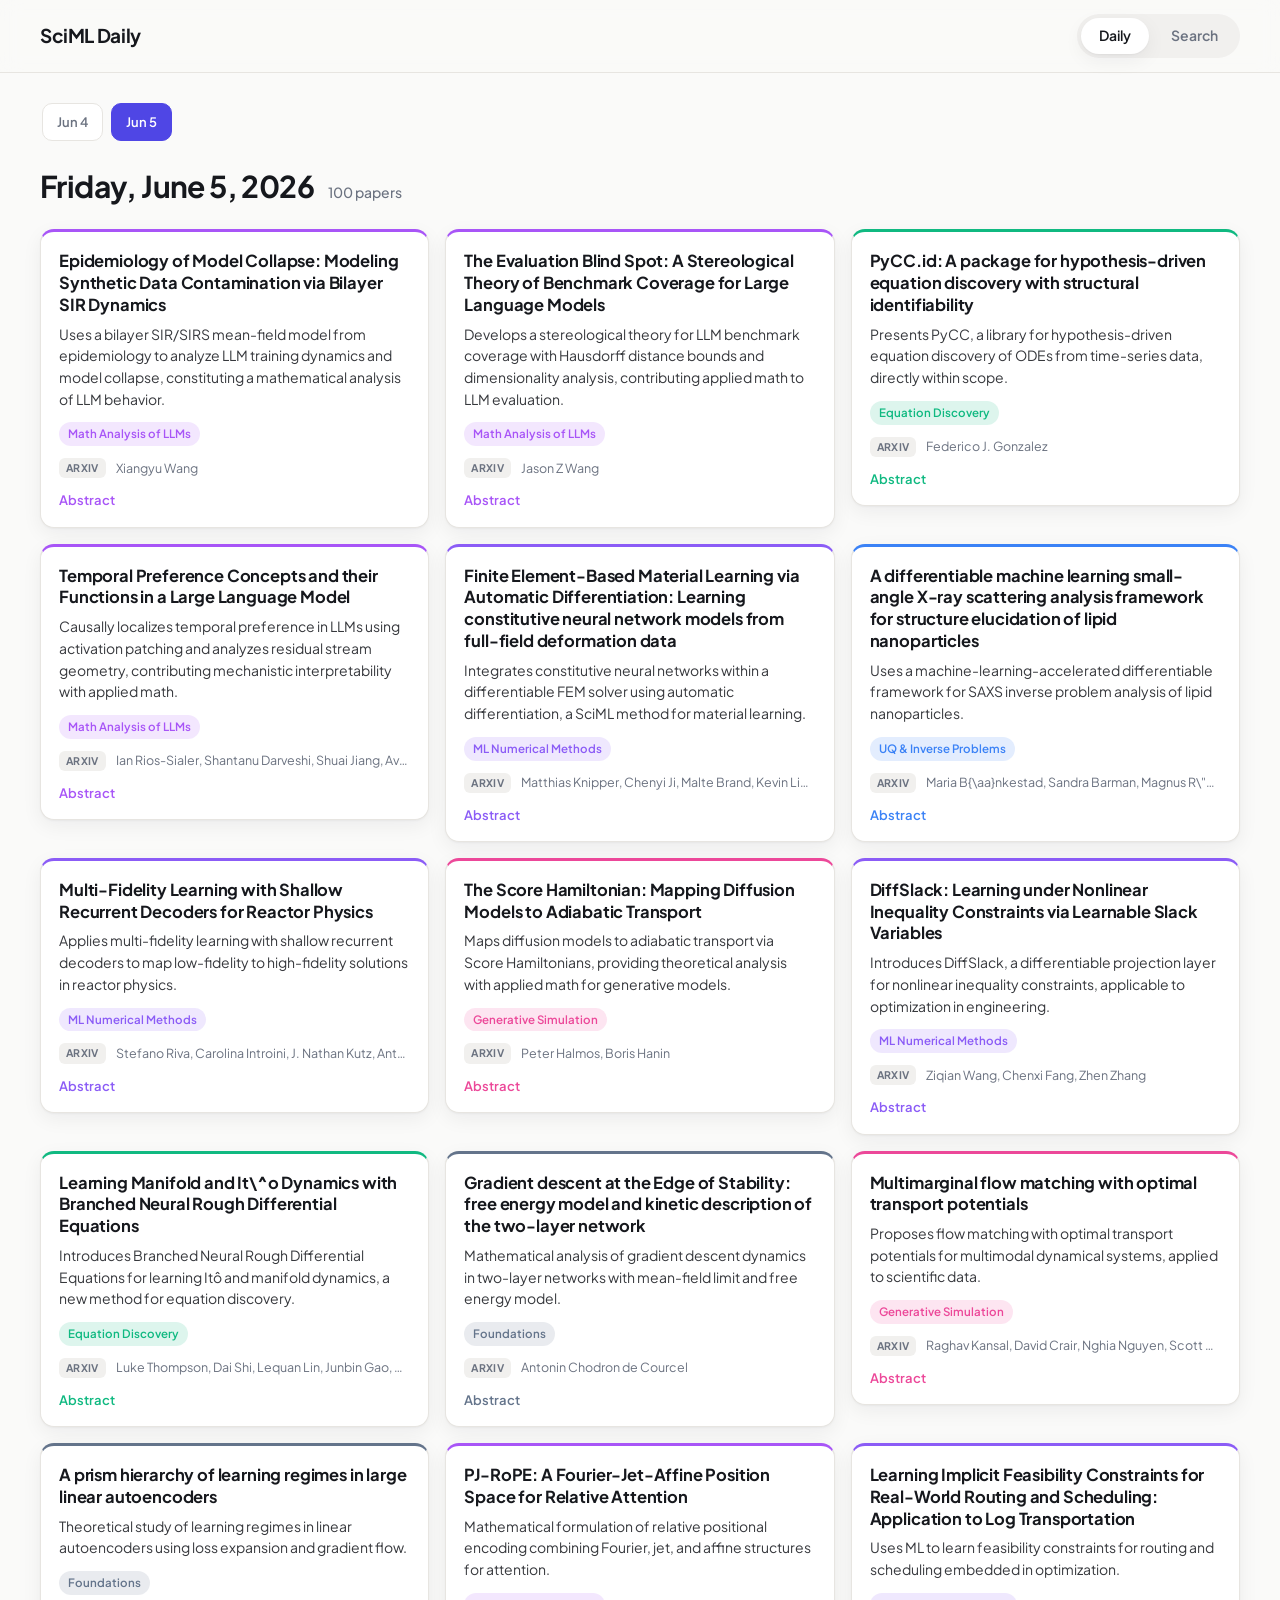
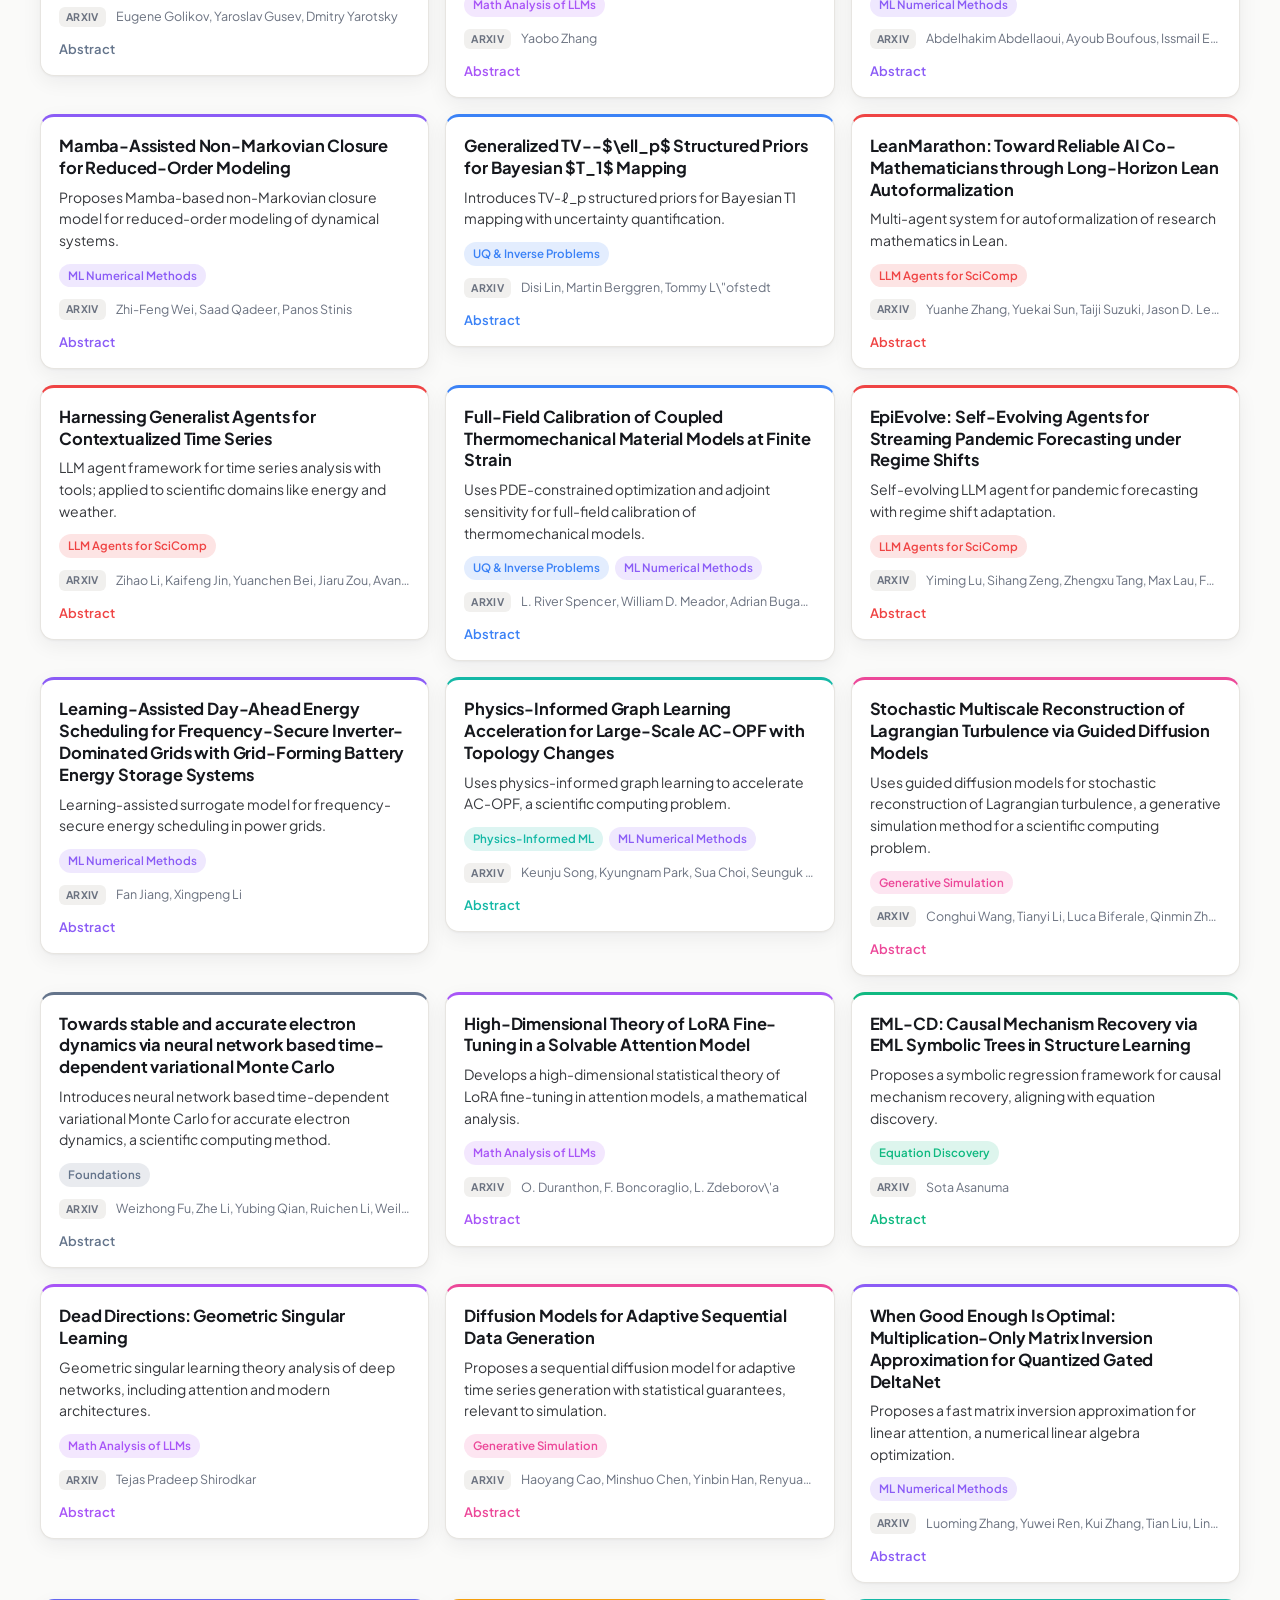
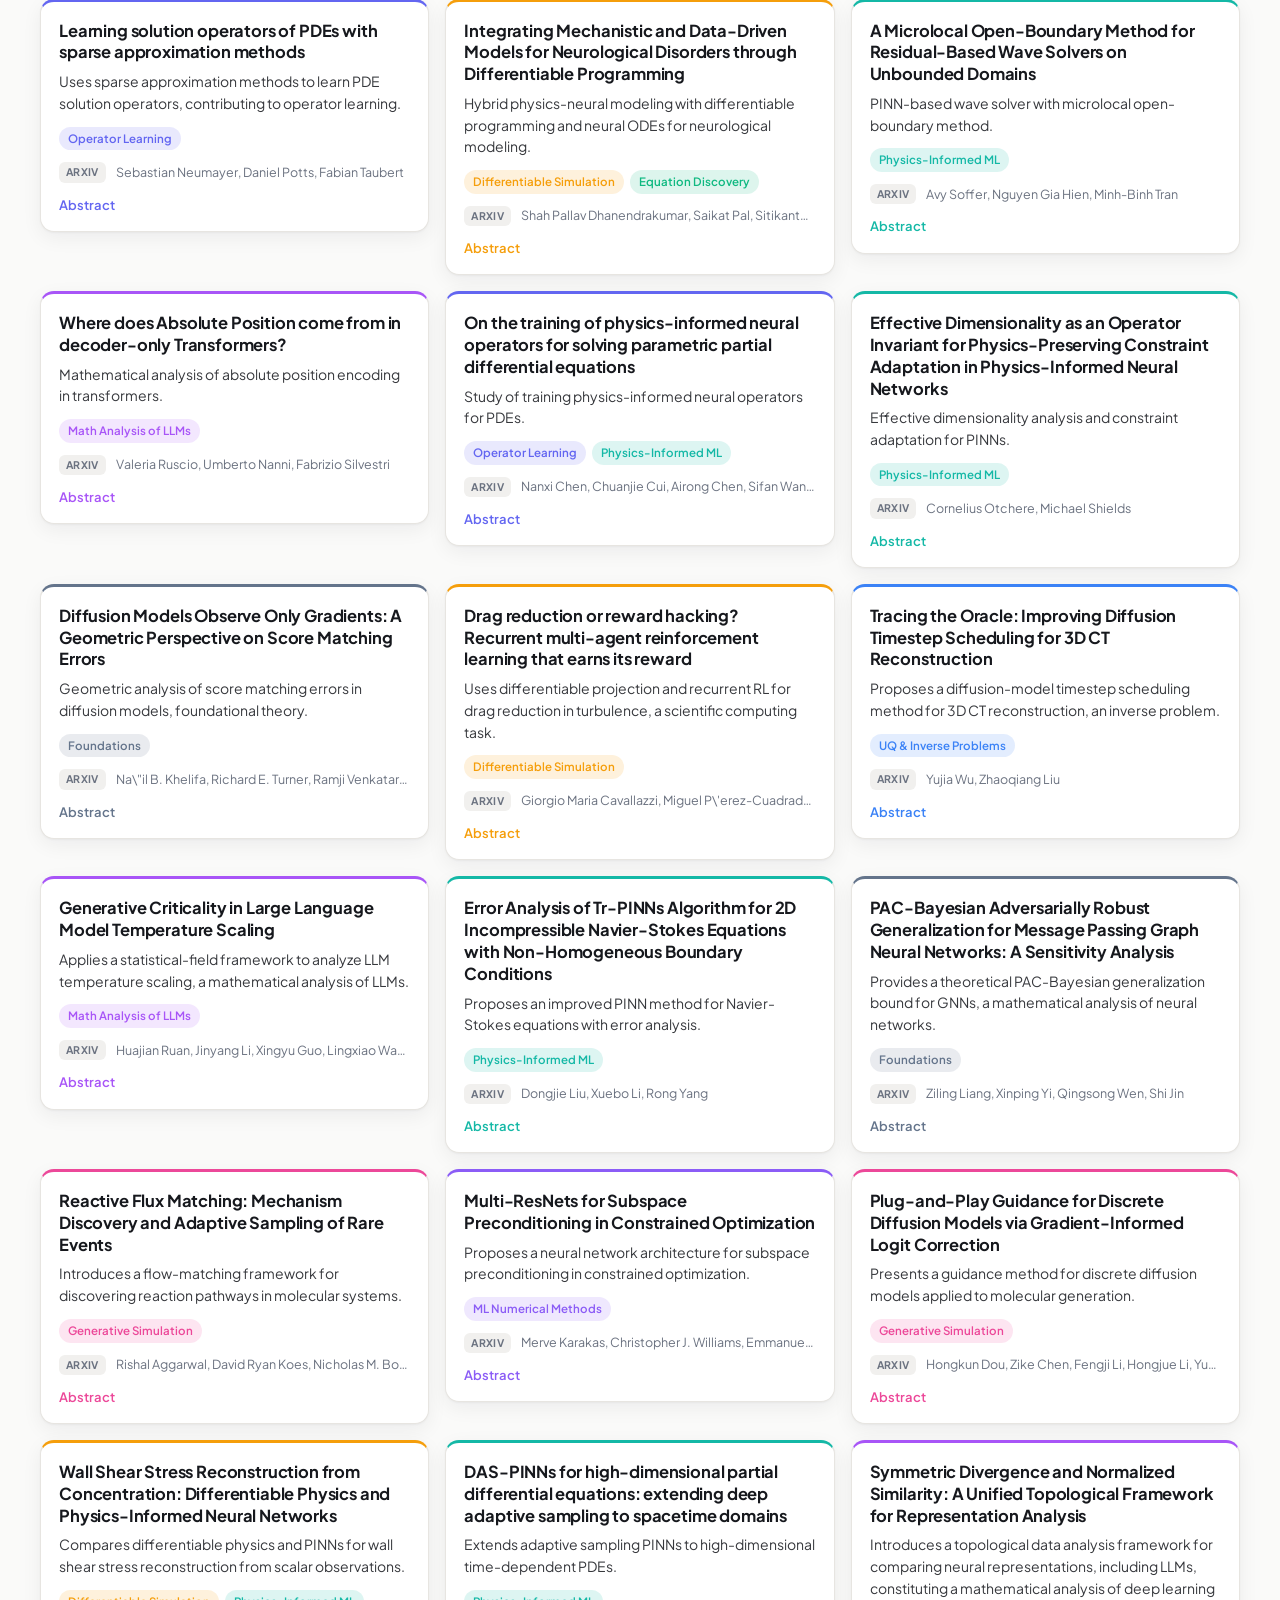
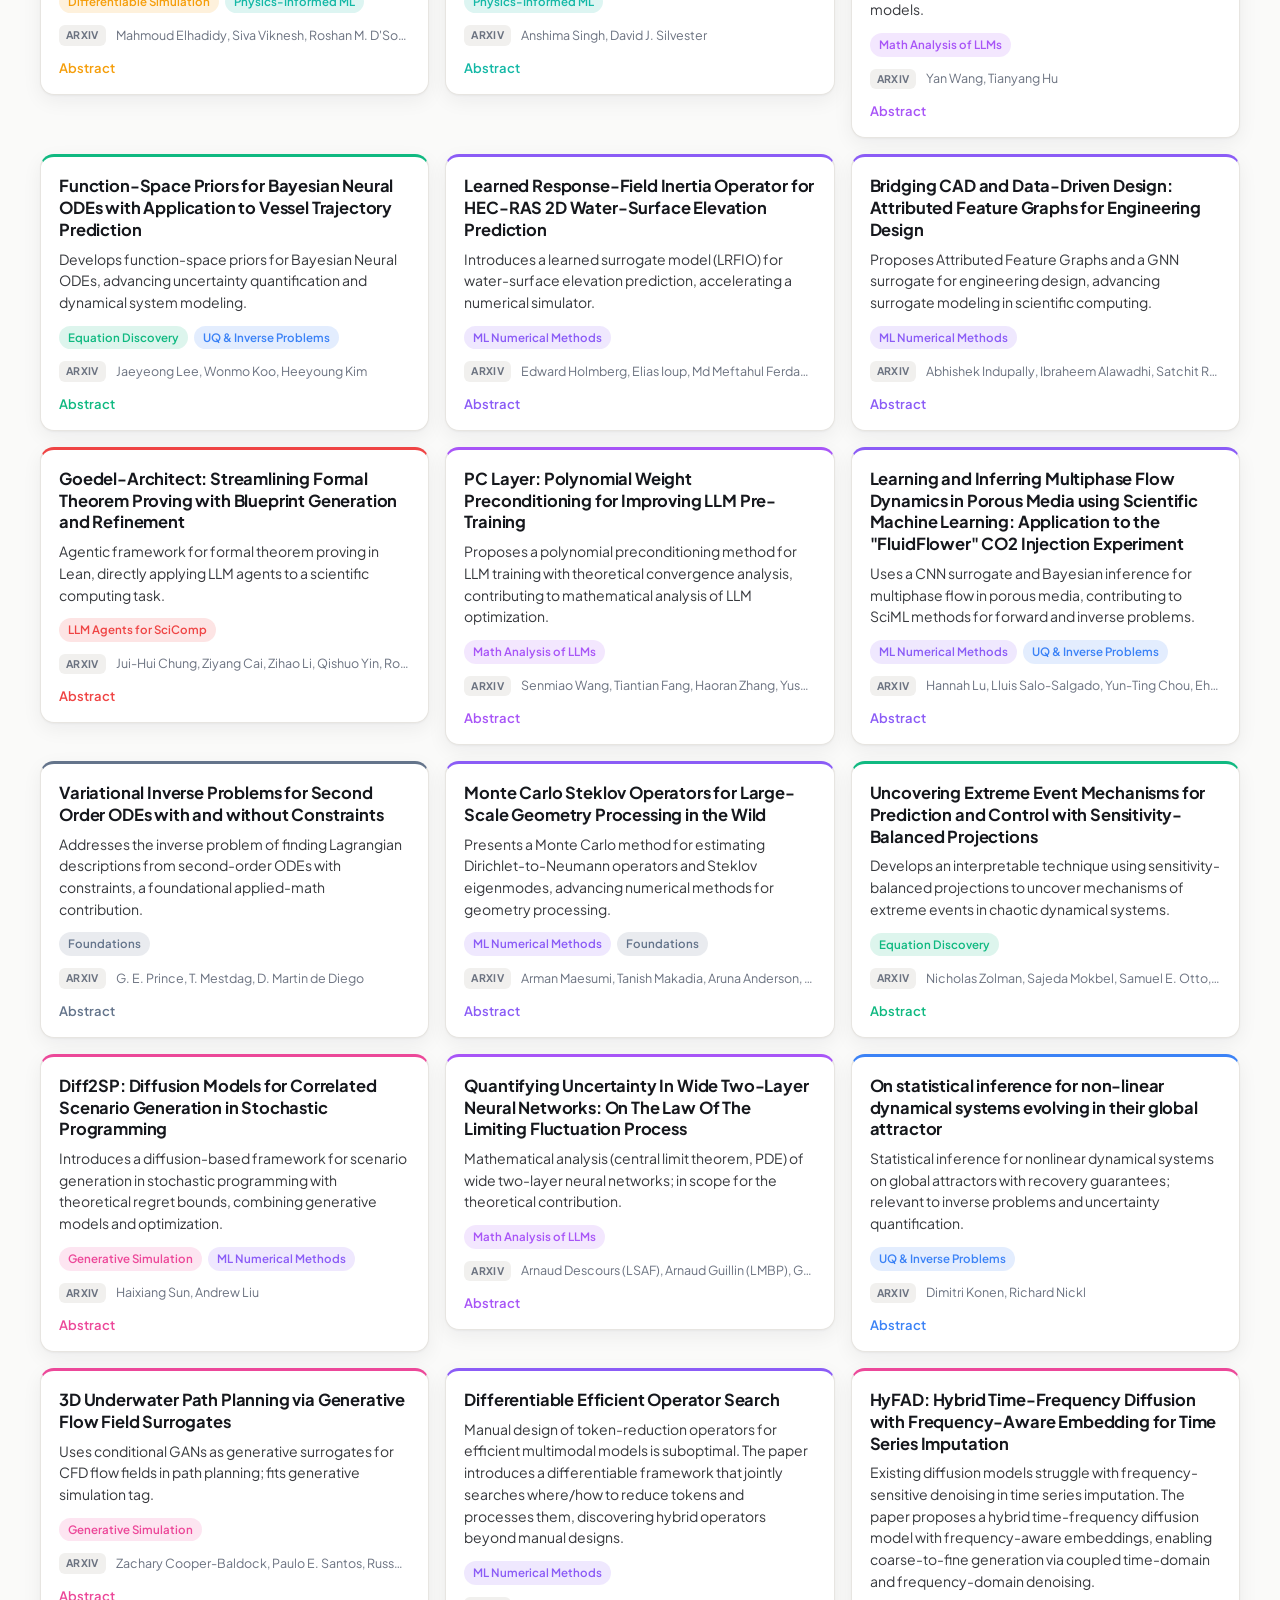
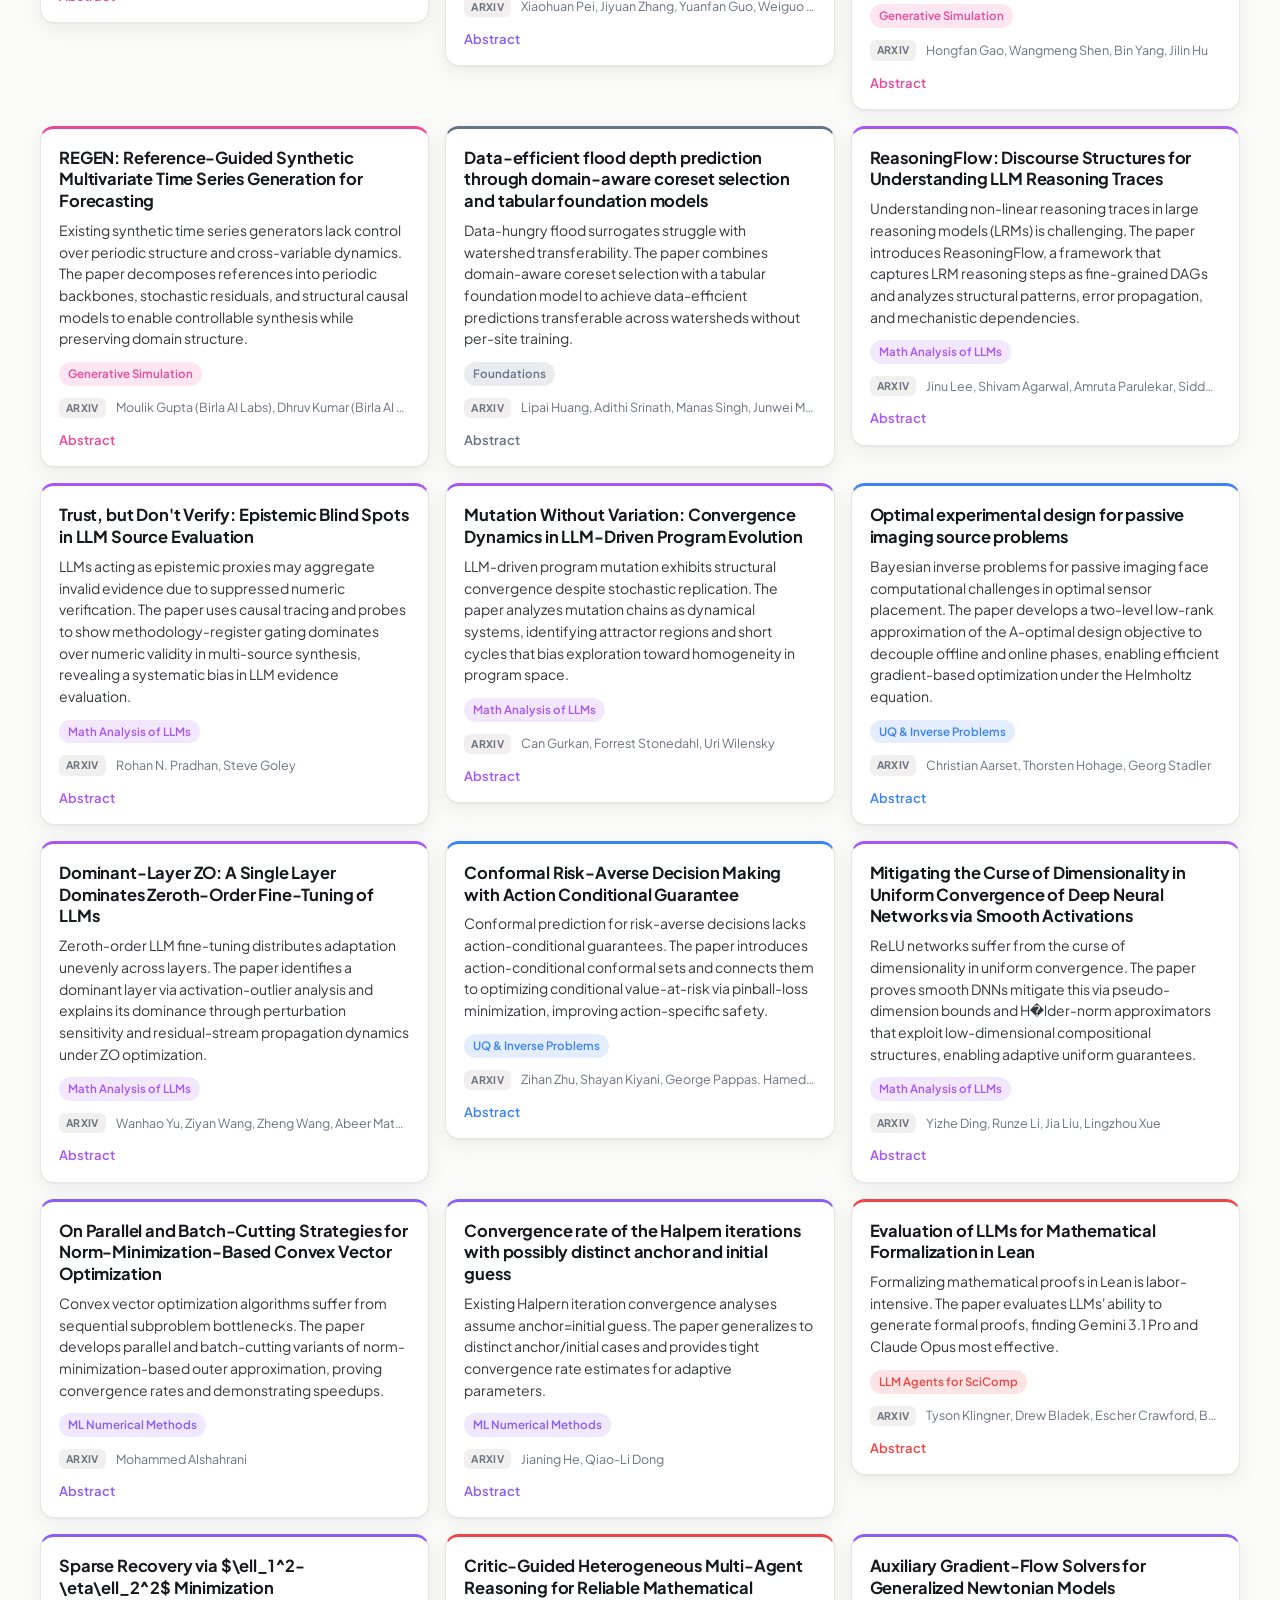
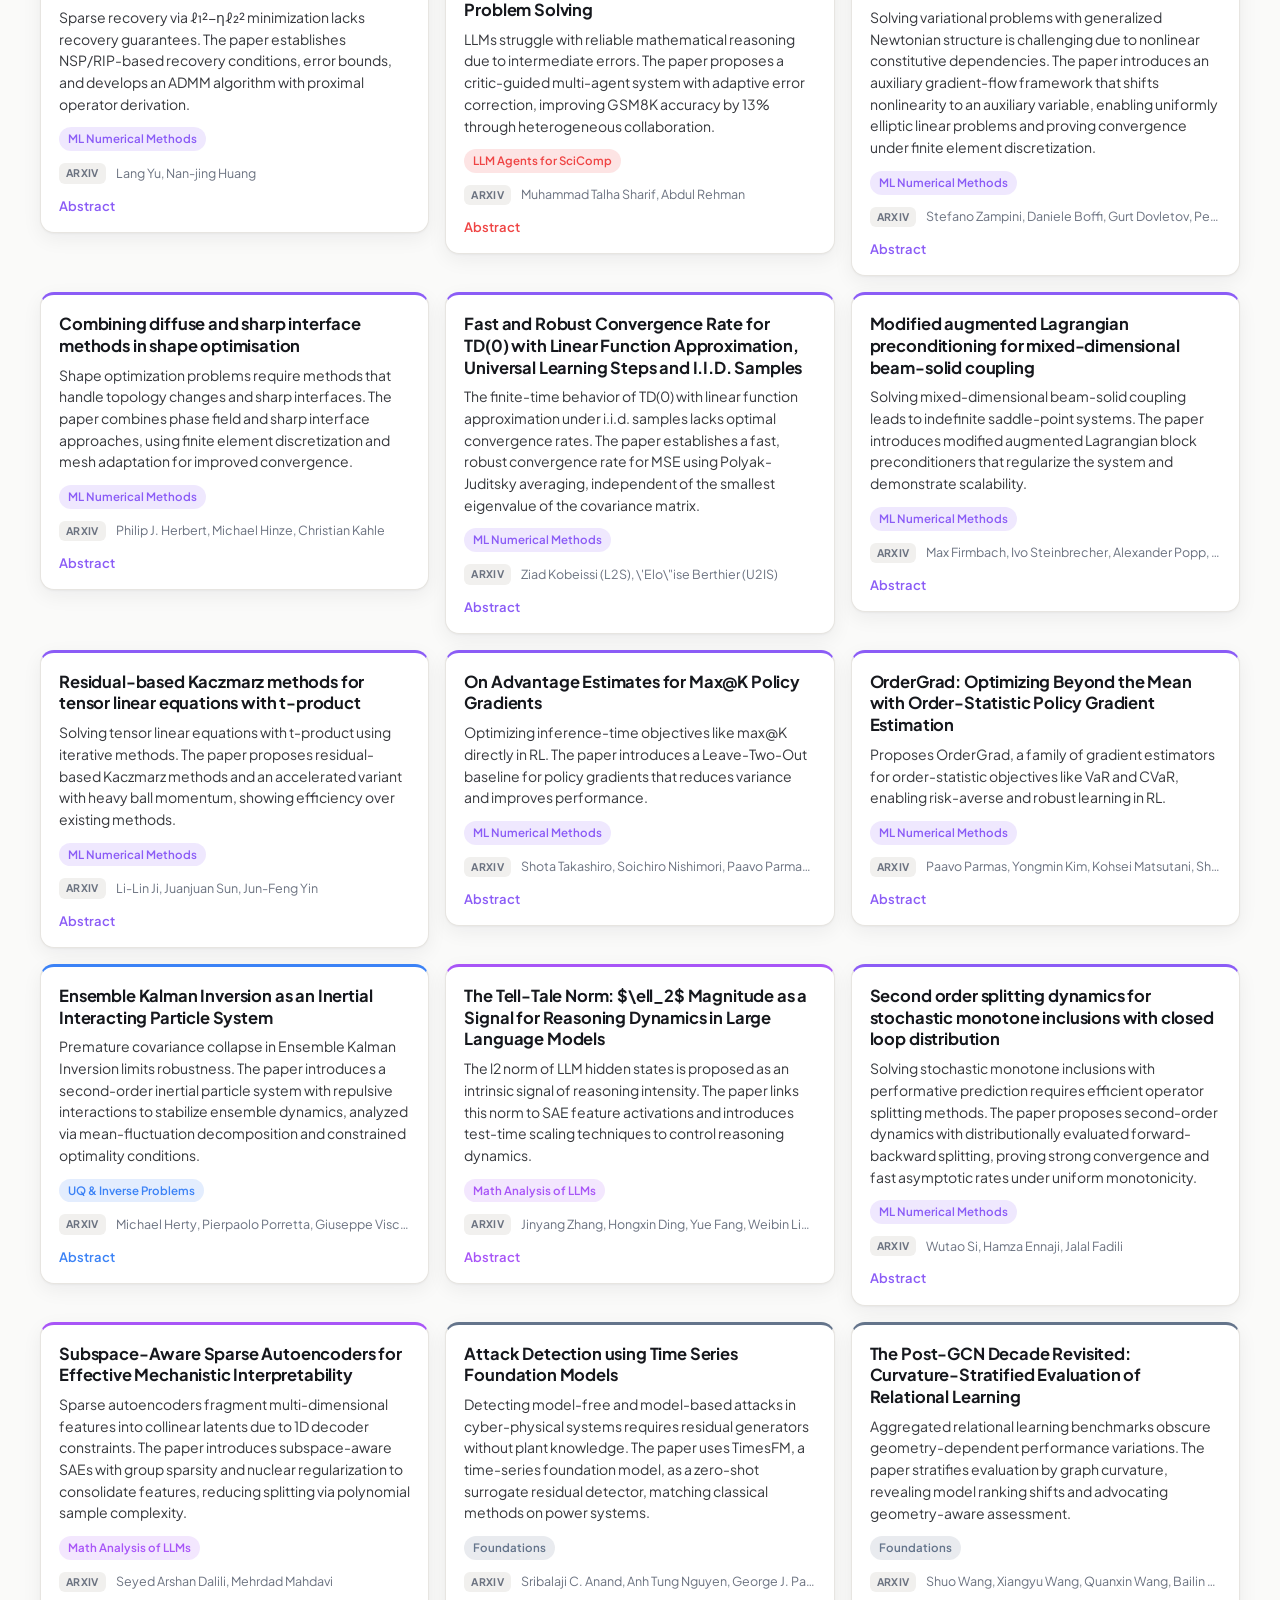
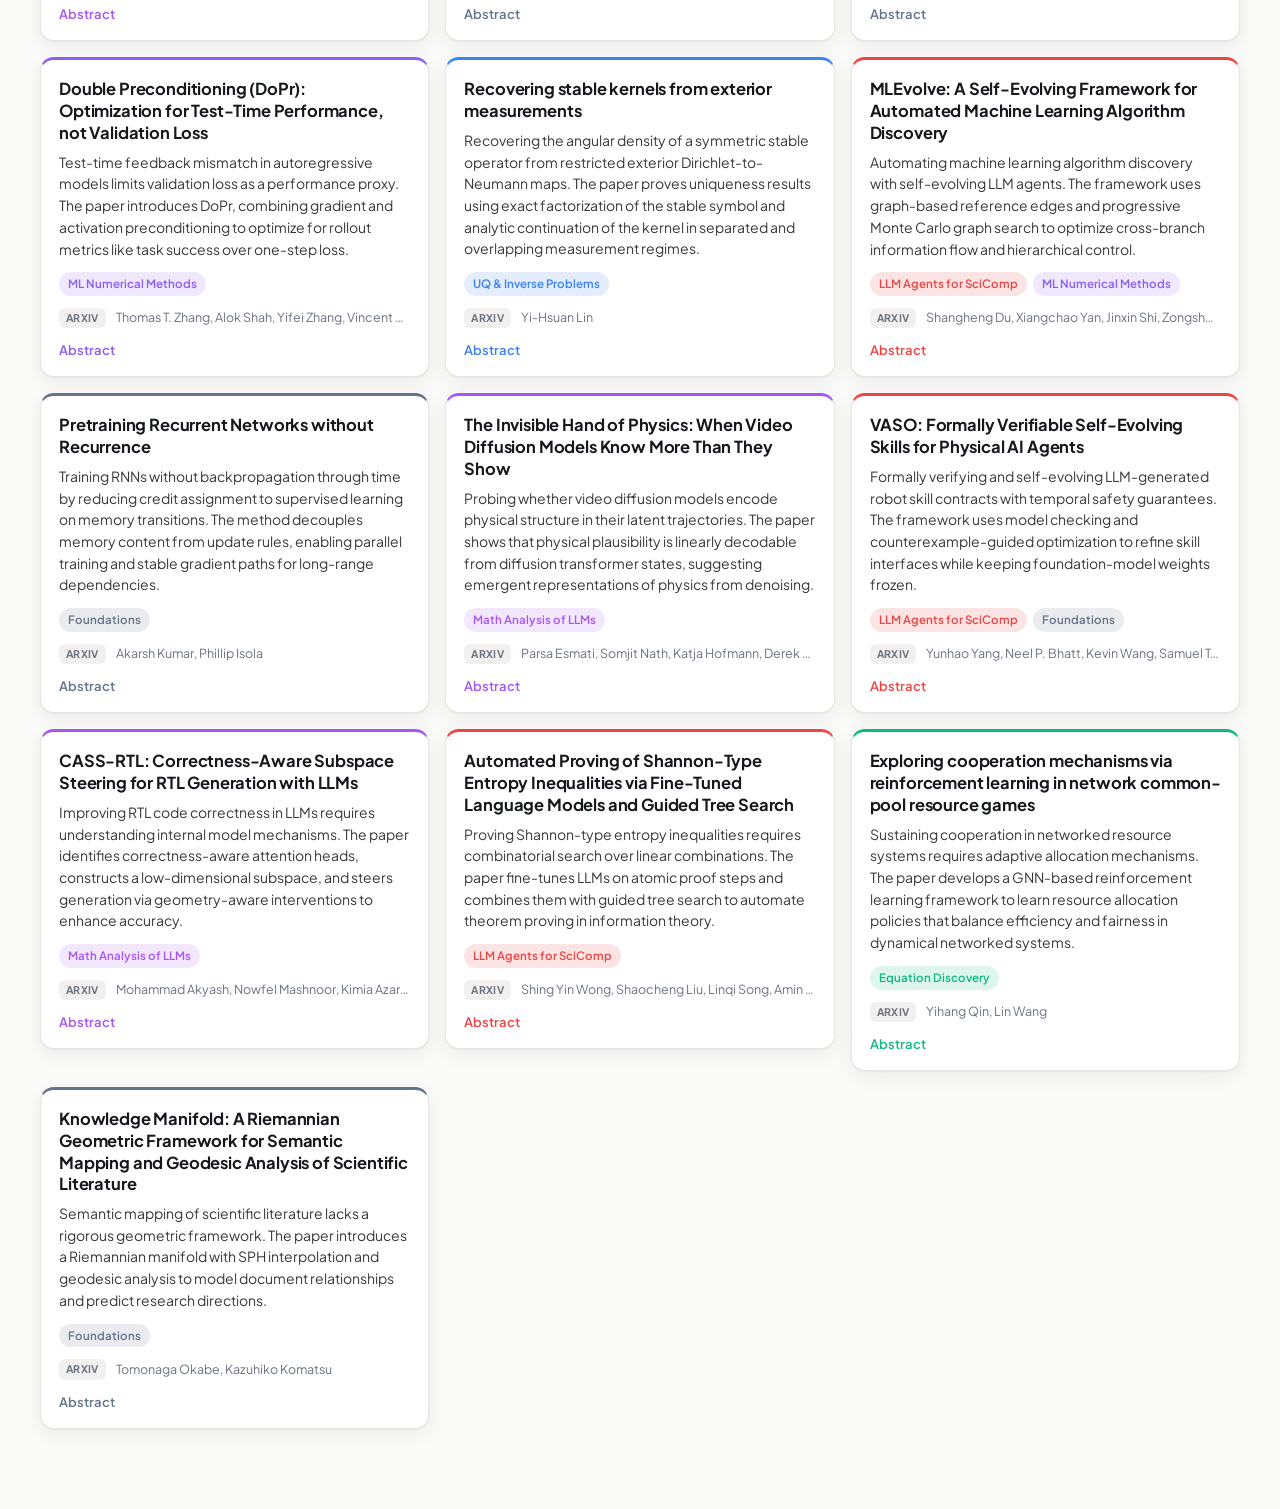
==== docs/index.html @ 315908f2 "daily 2026-06-05" ====
<!DOCTYPE html>
<html lang="en">
<head>
<meta charset="utf-8">
<meta name="viewport" content="width=device-width, initial-scale=1">
<title>SciML Daily</title>
<meta name="description" content="New papers in Scientific ML, AI for Scientific Computing &amp; Applied Math — every morning.">
<link rel="preconnect" href="https://fonts.googleapis.com">
<link rel="preconnect" href="https://fonts.gstatic.com" crossorigin>
<link href="https://fonts.googleapis.com/css2?family=Plus+Jakarta+Sans:wght@400;500;600;700&display=swap" rel="stylesheet">
<link rel="stylesheet" href="static/style.css">
</head>
<body>
<header class="topbar">
  <a class="brand" href="#">SciML Daily</a>
  <nav class="tabs">
    <button class="tab active" data-view="daily">Daily</button>
    <button class="tab" data-view="search">Search</button>
  </nav>
</header>

<main>
  <section id="daily-view">
    <div class="datestrip" id="datestrip"></div>
    <div class="dayhead">
      <h1 id="day-title"></h1>
      <span class="count" id="day-count"></span>
    </div>
    <div class="grid" id="daily-grid"></div>
    <p class="empty" id="daily-empty" hidden>No papers for this date.</p>
  </section>

  <section id="search-view" hidden>
    <div class="searchbar">
      <input id="search-input" type="search" placeholder="Search titles and authors…" autocomplete="off">
    </div>
    <div class="pills" id="search-pills"></div>
    <p class="count" id="search-count"></p>
    <div class="grid" id="search-grid"></div>
    <p class="empty" id="search-empty" hidden>No papers match.</p>
  </section>
</main>

<script src="static/app.js"></script>
</body>
</html>
---- docs/static/style.css ----
:root{
  --bg:#fafaf9; --surface:#ffffff; --ink:#16181d; --muted:#6b7280;
  --line:#e7e5e1; --accent:#4f46e5; --chip:#f1f0ee;
  --radius:14px; --shadow:0 1px 2px rgba(20,20,30,.04),0 6px 20px rgba(20,20,30,.06);
}
@media (prefers-color-scheme:dark){
  :root{--bg:#0d0f13; --surface:#161a20; --ink:#e8eaee; --muted:#98a0ad;
    --line:#242a33; --accent:#8b8cf5; --chip:#1d222b;
    --shadow:0 1px 2px rgba(0,0,0,.3),0 8px 24px rgba(0,0,0,.35);}
}
*{box-sizing:border-box}
html{scroll-behavior:smooth}
body{margin:0;background:var(--bg);color:var(--ink);
  font-family:"Plus Jakarta Sans",Inter,system-ui,-apple-system,"Segoe UI",Roboto,sans-serif;
  line-height:1.55;-webkit-font-smoothing:antialiased}
a{color:inherit;text-decoration:none}

.topbar{position:sticky;top:0;z-index:30;display:flex;align-items:center;gap:24px;
  padding:14px clamp(16px,4vw,40px);background:color-mix(in srgb,var(--bg) 86%,transparent);
  backdrop-filter:saturate(150%) blur(10px);border-bottom:1px solid var(--line)}
.brand{font-weight:700;font-size:19px;letter-spacing:-.02em}
.tabs{display:flex;gap:4px;margin-left:auto;background:var(--chip);padding:4px;border-radius:999px}
.tab{border:0;background:none;color:var(--muted);font:inherit;font-weight:600;font-size:14px;
  padding:7px 18px;border-radius:999px;cursor:pointer;transition:color .15s,background .15s}
.tab:hover{color:var(--ink)}
.tab.active{color:var(--ink);background:var(--surface);box-shadow:var(--shadow)}

main{max-width:1500px;margin:0 auto;padding:24px clamp(16px,4vw,40px) 80px}

.datestrip{display:flex;gap:8px;overflow-x:auto;padding:6px 2px 14px;scrollbar-width:thin}
.datestrip::-webkit-scrollbar{height:6px}
.datestrip::-webkit-scrollbar-thumb{background:var(--line);border-radius:999px}
.date{flex:0 0 auto;border:1px solid var(--line);background:var(--surface);color:var(--muted);
  padding:8px 14px;border-radius:10px;font:inherit;font-size:13px;font-weight:600;cursor:pointer;
  white-space:nowrap;transition:color .15s,border-color .15s,background .15s}
.date:hover{color:var(--ink);border-color:var(--accent)}
.date.active{color:#fff;background:var(--accent);border-color:var(--accent)}

.dayhead{display:flex;align-items:baseline;gap:14px;margin:8px 0 20px;flex-wrap:wrap}
.dayhead h1{font-size:clamp(22px,3vw,30px);font-weight:700;letter-spacing:-.02em;margin:0}
.count{color:var(--muted);font-size:14px;font-weight:500}

.grid{display:grid;grid-template-columns:repeat(auto-fill,minmax(330px,1fr));gap:16px;align-items:start}

.card{display:flex;flex-direction:column;background:var(--surface);
  border:1px solid var(--line);border-top:3px solid var(--accent);
  border-radius:var(--radius);padding:18px 18px 16px;box-shadow:var(--shadow);
  transition:transform .15s,box-shadow .15s}
.card:hover{transform:translateY(-2px);box-shadow:0 2px 4px rgba(20,20,30,.05),0 12px 30px rgba(20,20,30,.1)}
.card h2{font-size:16.5px;font-weight:700;line-height:1.32;letter-spacing:-.01em;margin:0 0 8px}
.card h2 a:hover{color:var(--accent)}
.summary{margin:0 0 12px;font-size:14px;color:var(--ink);opacity:.86}
.tags{display:flex;flex-wrap:wrap;gap:6px;margin-bottom:12px}
.tag{font-size:11.5px;font-weight:600;padding:3px 9px;border-radius:999px;
  color:var(--c);background:color-mix(in srgb,var(--c) 14%,transparent)}
.meta{display:flex;align-items:center;gap:10px;font-size:12.5px;color:var(--muted);
  flex-wrap:wrap;margin-top:auto}
.src{font-weight:700;letter-spacing:.03em;font-size:10.5px;text-transform:uppercase;
  padding:2px 7px;border-radius:6px;background:var(--chip);color:var(--muted)}
.card-date{font-weight:600}
.authors{flex:1;min-width:0;overflow:hidden;text-overflow:ellipsis;white-space:nowrap}
.abstract-toggle{align-self:flex-start;margin-top:12px;border:0;background:none;color:var(--accent);
  font:inherit;font-size:13px;font-weight:600;cursor:pointer;padding:0}
.abstract{margin:12px 0 0;padding-top:12px;border-top:1px solid var(--line);
  color:var(--muted);font-size:13.5px;line-height:1.6}

.searchbar{margin:6px 0 14px}
#search-input{width:100%;padding:13px 16px;border:1px solid var(--line);border-radius:12px;
  background:var(--surface);color:var(--ink);font:inherit;font-size:15px;outline:none;
  transition:border-color .15s,box-shadow .15s}
#search-input:focus{border-color:var(--accent);
  box-shadow:0 0 0 3px color-mix(in srgb,var(--accent) 22%,transparent)}
.pills{display:flex;flex-wrap:wrap;gap:8px;margin-bottom:16px}
.pill{border:1px solid var(--line);background:var(--surface);color:var(--muted);
  padding:7px 13px;border-radius:999px;font:inherit;font-size:13px;font-weight:600;cursor:pointer;
  transition:color .15s,background .15s,border-color .15s}
.pill:hover{color:var(--ink);border-color:color-mix(in srgb,var(--c,var(--accent)) 50%,var(--line))}
.pill.active{color:#fff;background:var(--c,var(--accent));border-color:var(--c,var(--accent))}

.empty{color:var(--muted);text-align:center;padding:60px 0;font-size:15px}

@media (max-width:520px){
  .grid{grid-template-columns:1fr}
  .topbar{gap:12px}
}
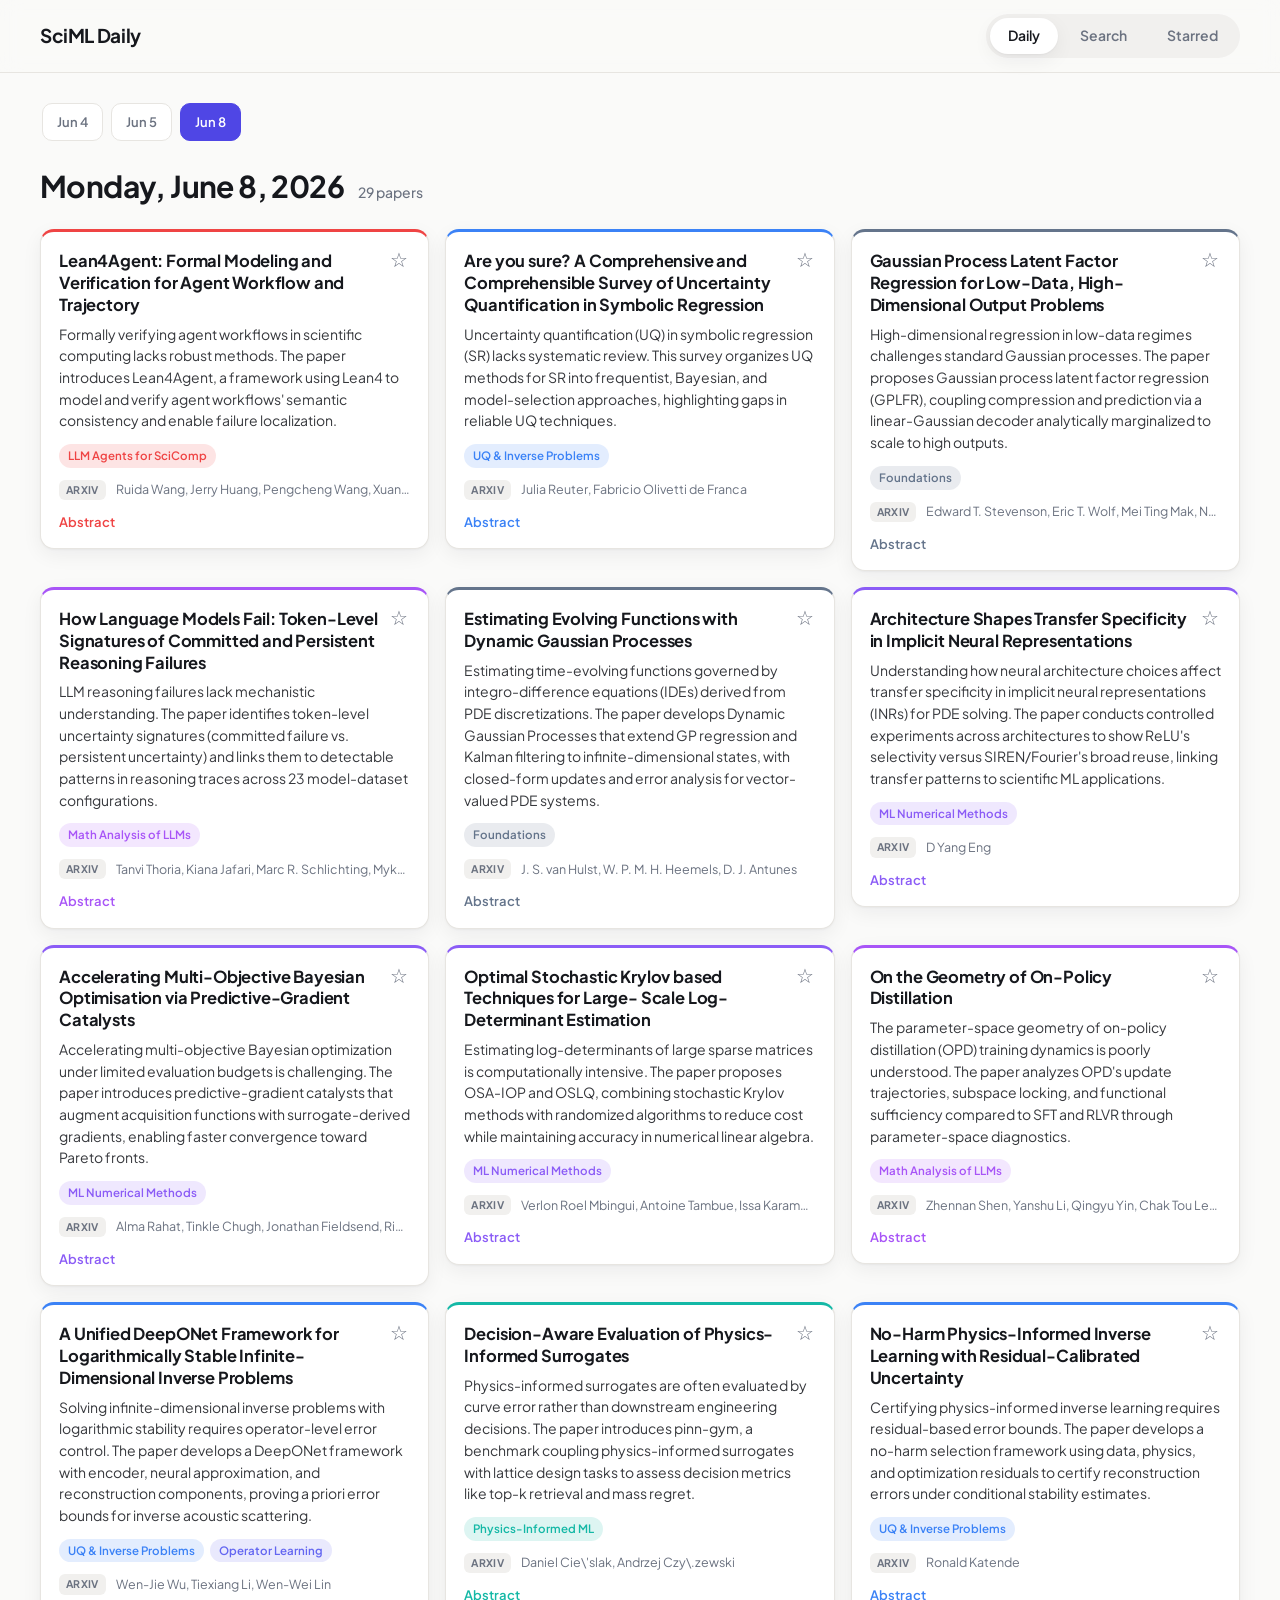
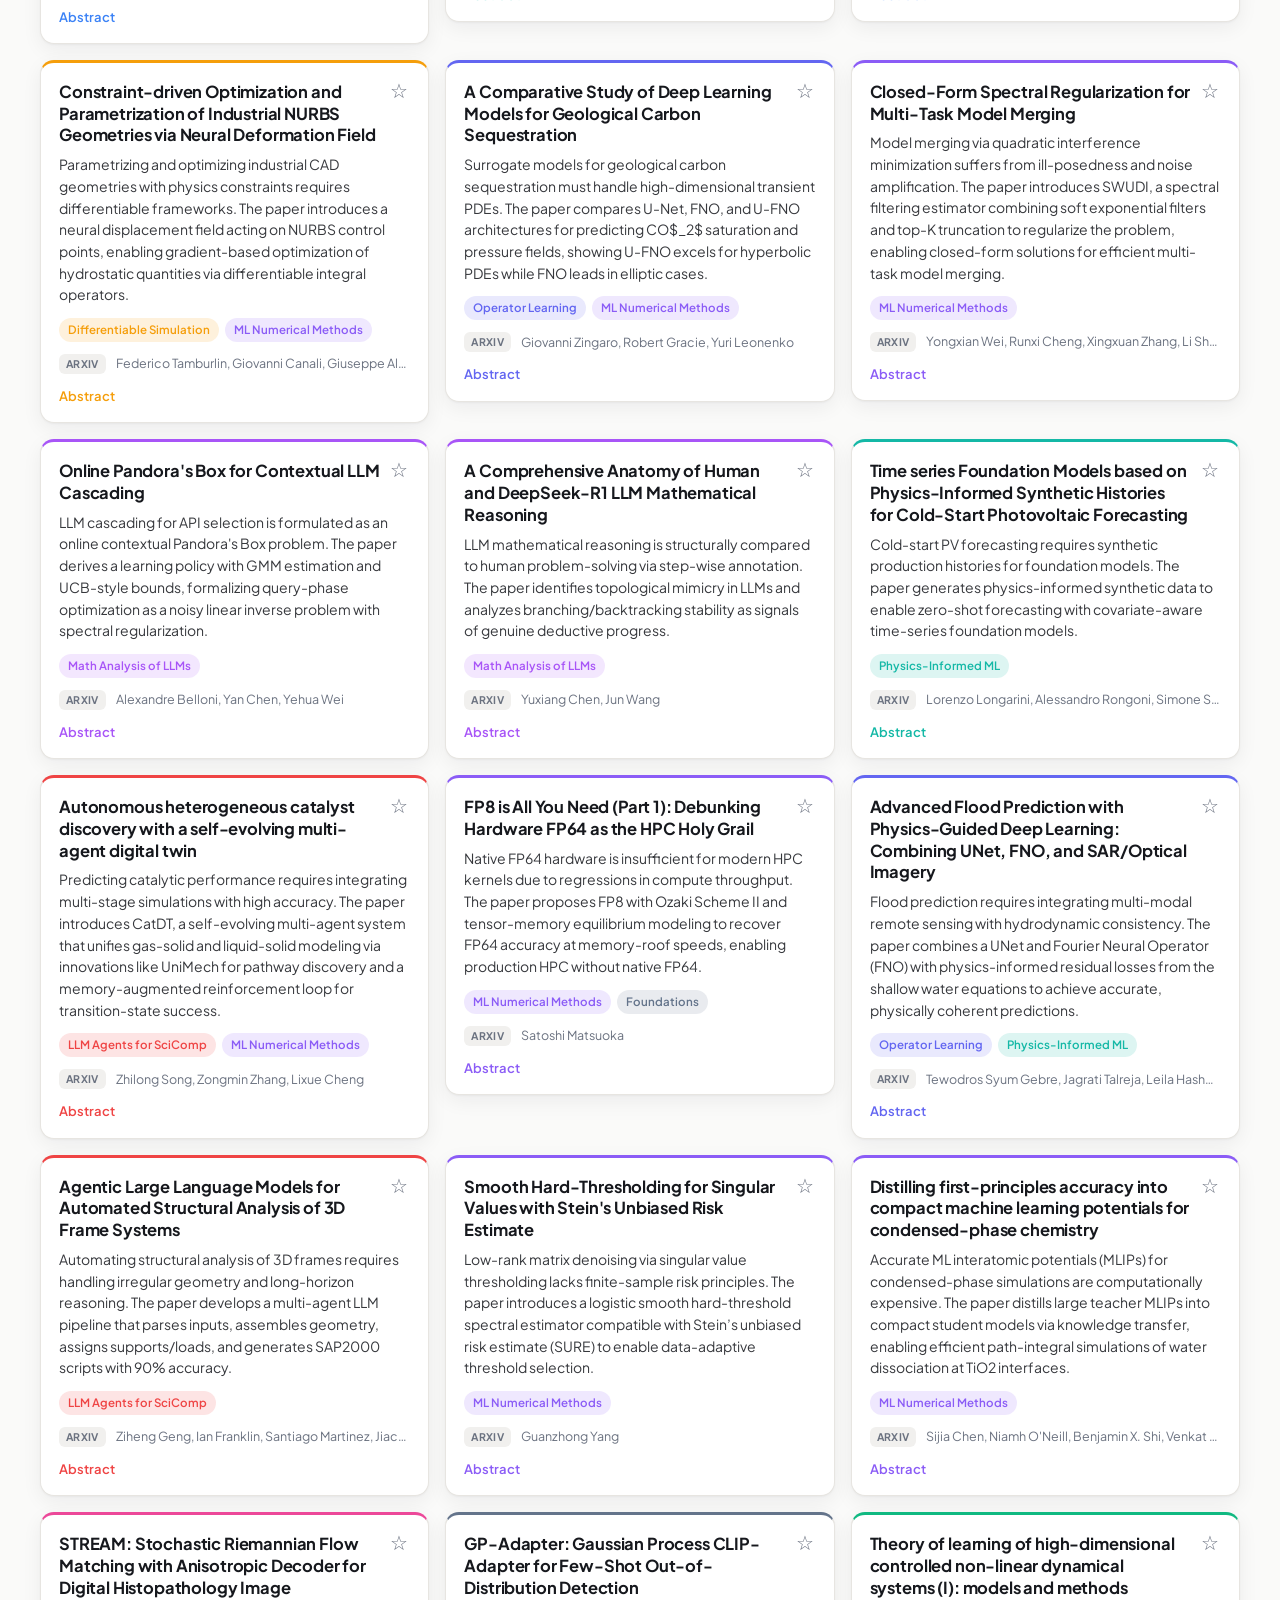
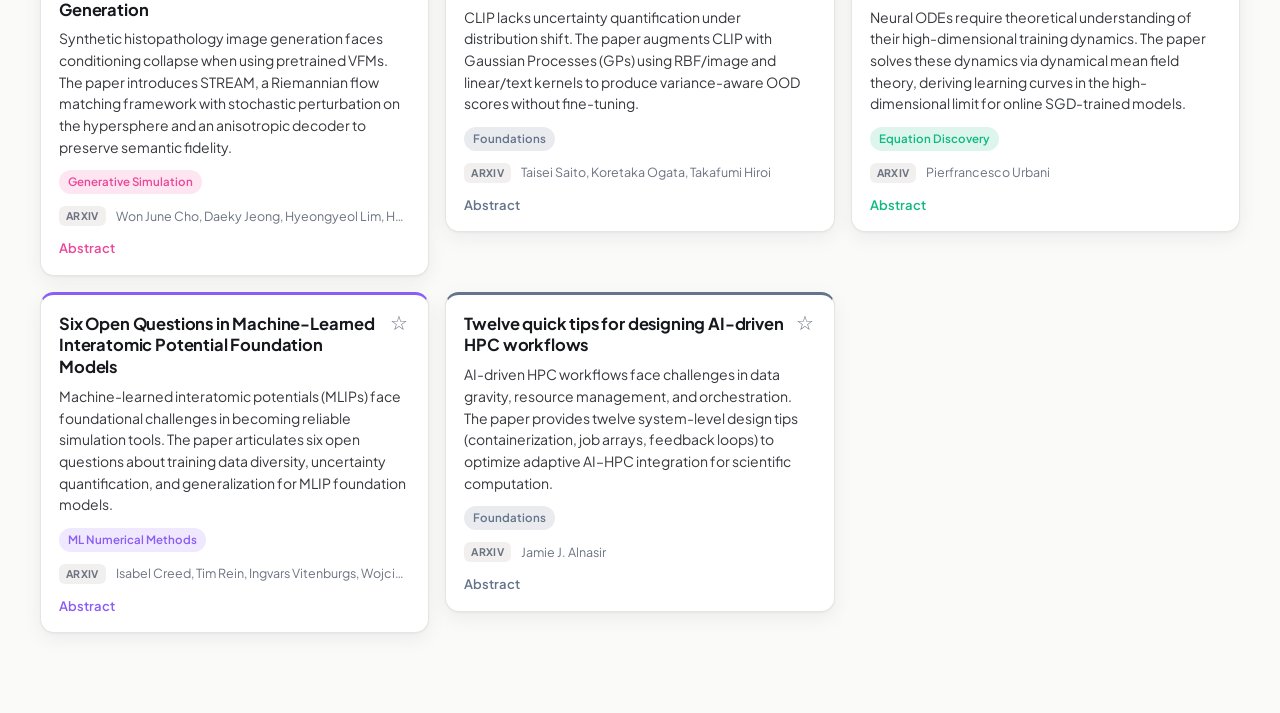
==== commit d41138f8: "added the stars" ====
--- a/docs/index.html
+++ b/docs/index.html
@@ -16,6 +16,7 @@
   <nav class="tabs">
     <button class="tab active" data-view="daily">Daily</button>
     <button class="tab" data-view="search">Search</button>
+    <button class="tab" data-view="starred">Starred</button>
   </nav>
 </header>
 
@@ -39,6 +40,15 @@
     <div class="grid" id="search-grid"></div>
     <p class="empty" id="search-empty" hidden>No papers match.</p>
   </section>
+
+  <section id="starred-view" hidden>
+    <div class="dayhead">
+      <h1>Starred Papers</h1>
+      <span class="count" id="starred-count"></span>
+    </div>
+    <div id="starred-groups"></div>
+    <p class="empty" id="starred-empty" hidden>No starred papers yet. Click ☆ on any paper to save it here.</p>
+  </section>
 </main>
 
 <script src="static/app.js"></script>
--- a/docs/static/style.css
+++ b/docs/static/style.css
@@ -47,8 +47,13 @@
   border-radius:var(--radius);padding:18px 18px 16px;box-shadow:var(--shadow);
   transition:transform .15s,box-shadow .15s}
 .card:hover{transform:translateY(-2px);box-shadow:0 2px 4px rgba(20,20,30,.05),0 12px 30px rgba(20,20,30,.1)}
-.card h2{font-size:16.5px;font-weight:700;line-height:1.32;letter-spacing:-.01em;margin:0 0 8px}
-.card h2 a:hover{color:var(--accent)}
+.card-top{display:flex;align-items:flex-start;gap:8px;margin-bottom:8px}
+.card-top h2{flex:1;font-size:16.5px;font-weight:700;line-height:1.32;letter-spacing:-.01em;margin:0}
+.card-top h2 a:hover{color:var(--accent)}
+.star-btn{flex:0 0 auto;border:0;background:none;font-size:20px;line-height:1;cursor:pointer;
+  padding:0 2px;color:var(--muted);transition:color .15s,transform .15s}
+.star-btn:hover{color:#f59e0b;transform:scale(1.2)}
+.star-btn.starred{color:#f59e0b}
 .summary{margin:0 0 12px;font-size:14px;color:var(--ink);opacity:.86}
 .tags{display:flex;flex-wrap:wrap;gap:6px;margin-bottom:12px}
 .tag{font-size:11.5px;font-weight:600;padding:3px 9px;border-radius:999px;
@@ -77,6 +82,12 @@
 .pill:hover{color:var(--ink);border-color:color-mix(in srgb,var(--c,var(--accent)) 50%,var(--line))}
 .pill.active{color:#fff;background:var(--c,var(--accent));border-color:var(--c,var(--accent))}
 
+.starred-group{margin-bottom:44px}
+.starred-group-header{display:flex;align-items:center;gap:10px;margin:0 0 16px;
+  padding-bottom:12px;border-bottom:2px solid var(--line)}
+.starred-group-dot{width:11px;height:11px;border-radius:50%;flex:0 0 auto}
+.starred-group-title{font-size:clamp(18px,2.5vw,22px);font-weight:700;letter-spacing:-.02em;margin:0}
+
 .empty{color:var(--muted);text-align:center;padding:60px 0;font-size:15px}
 
 @media (max-width:520px){
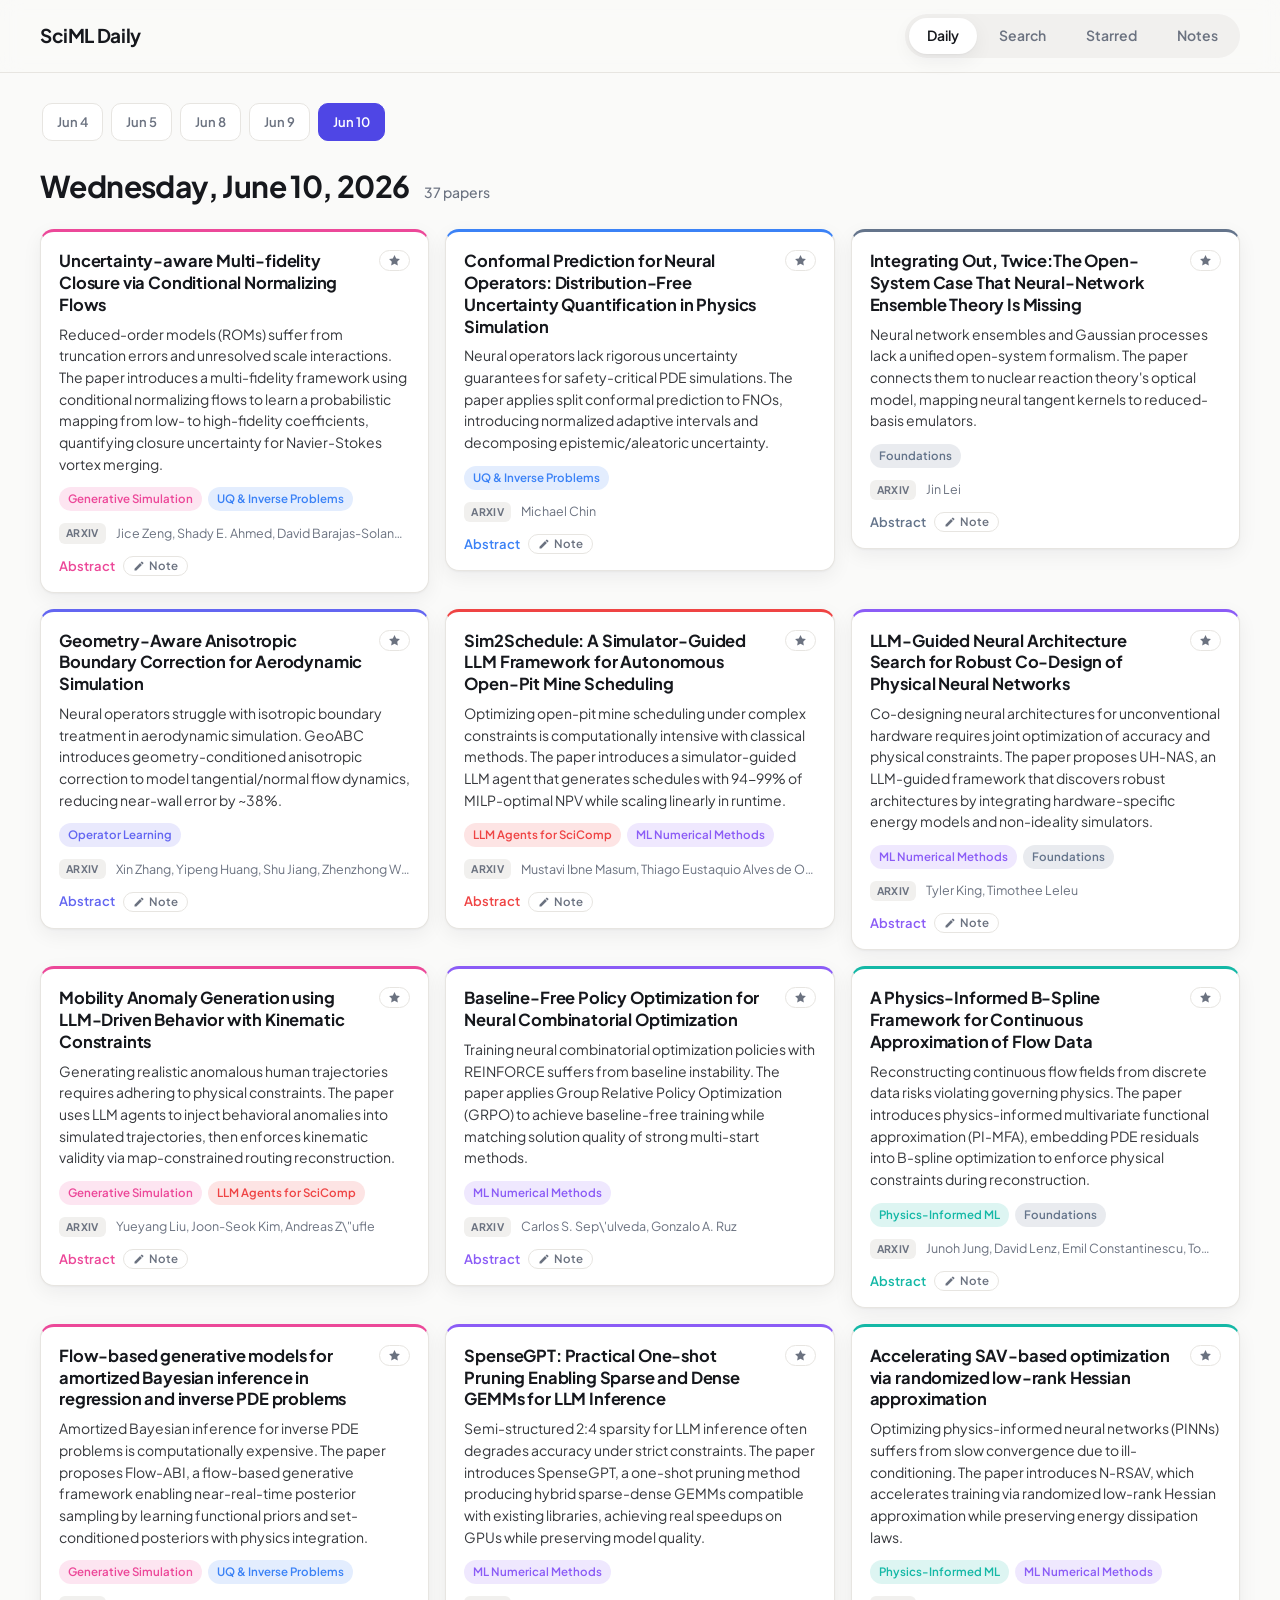
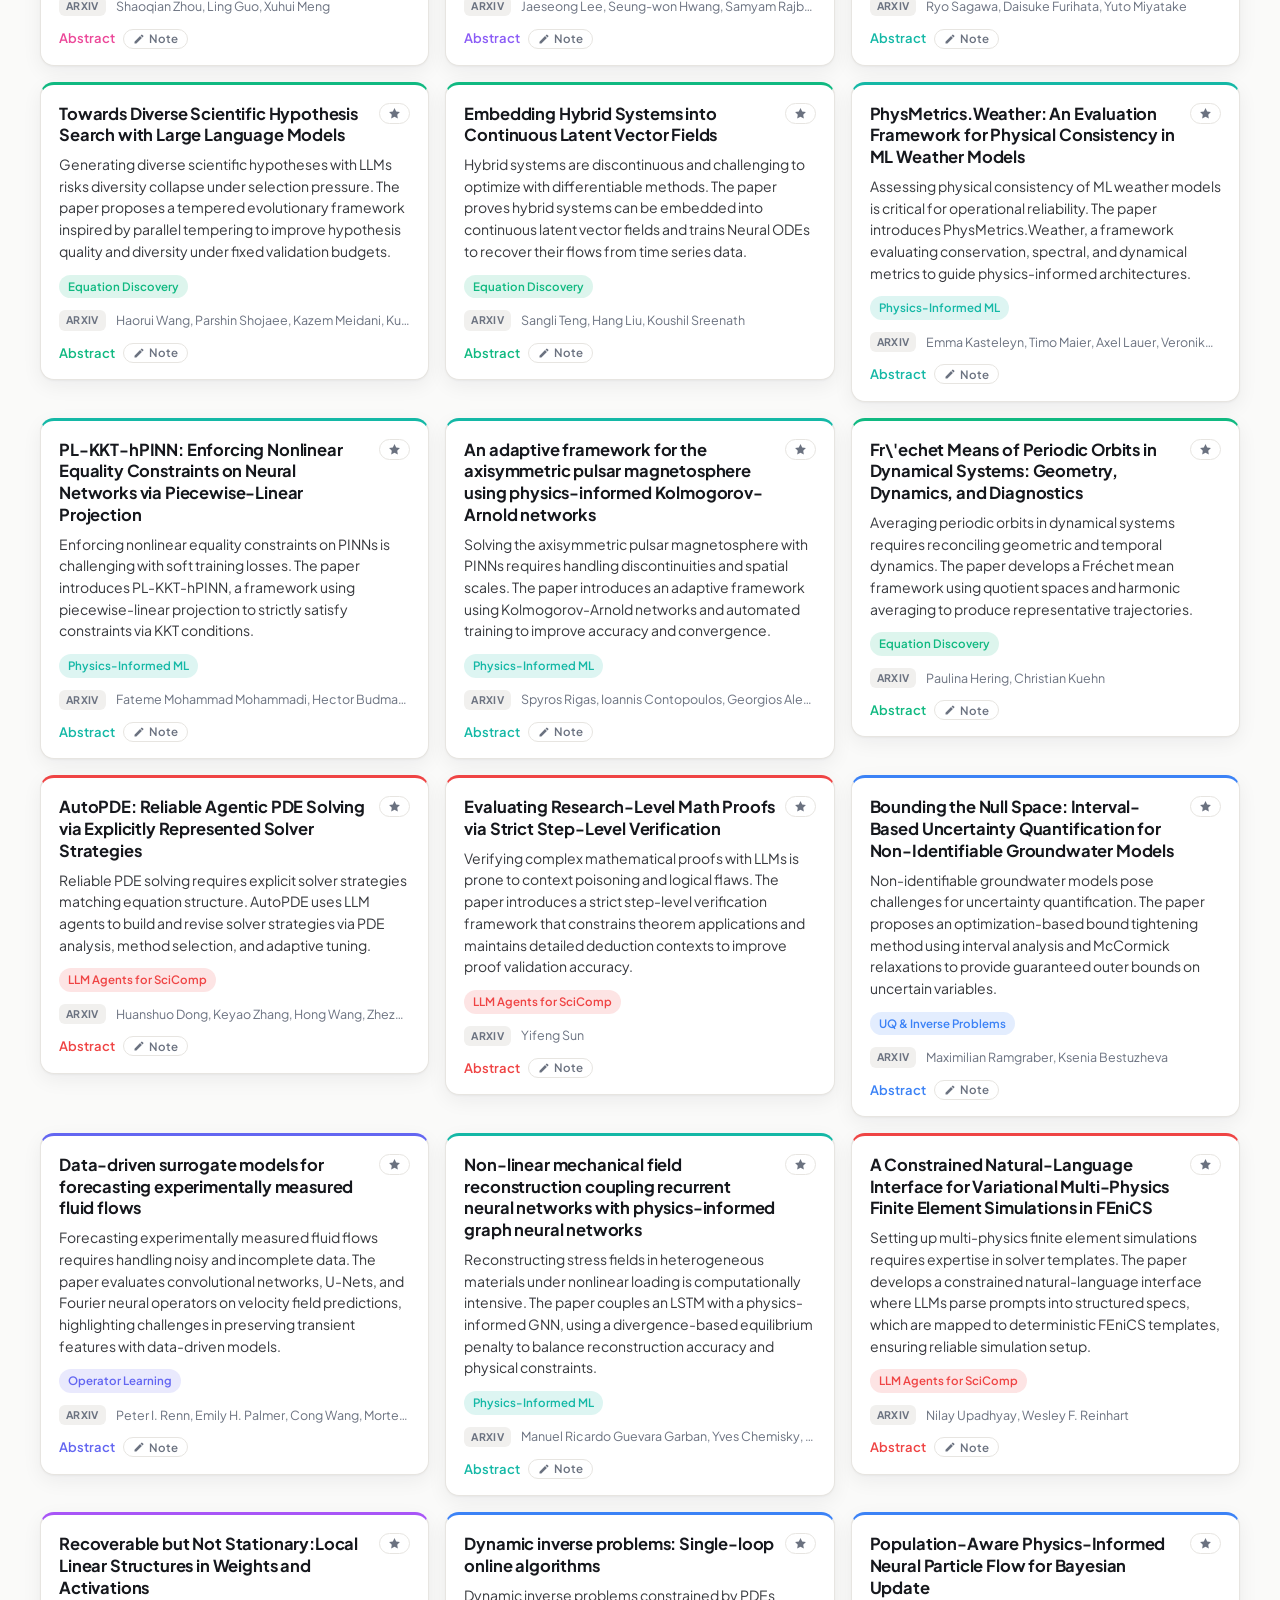
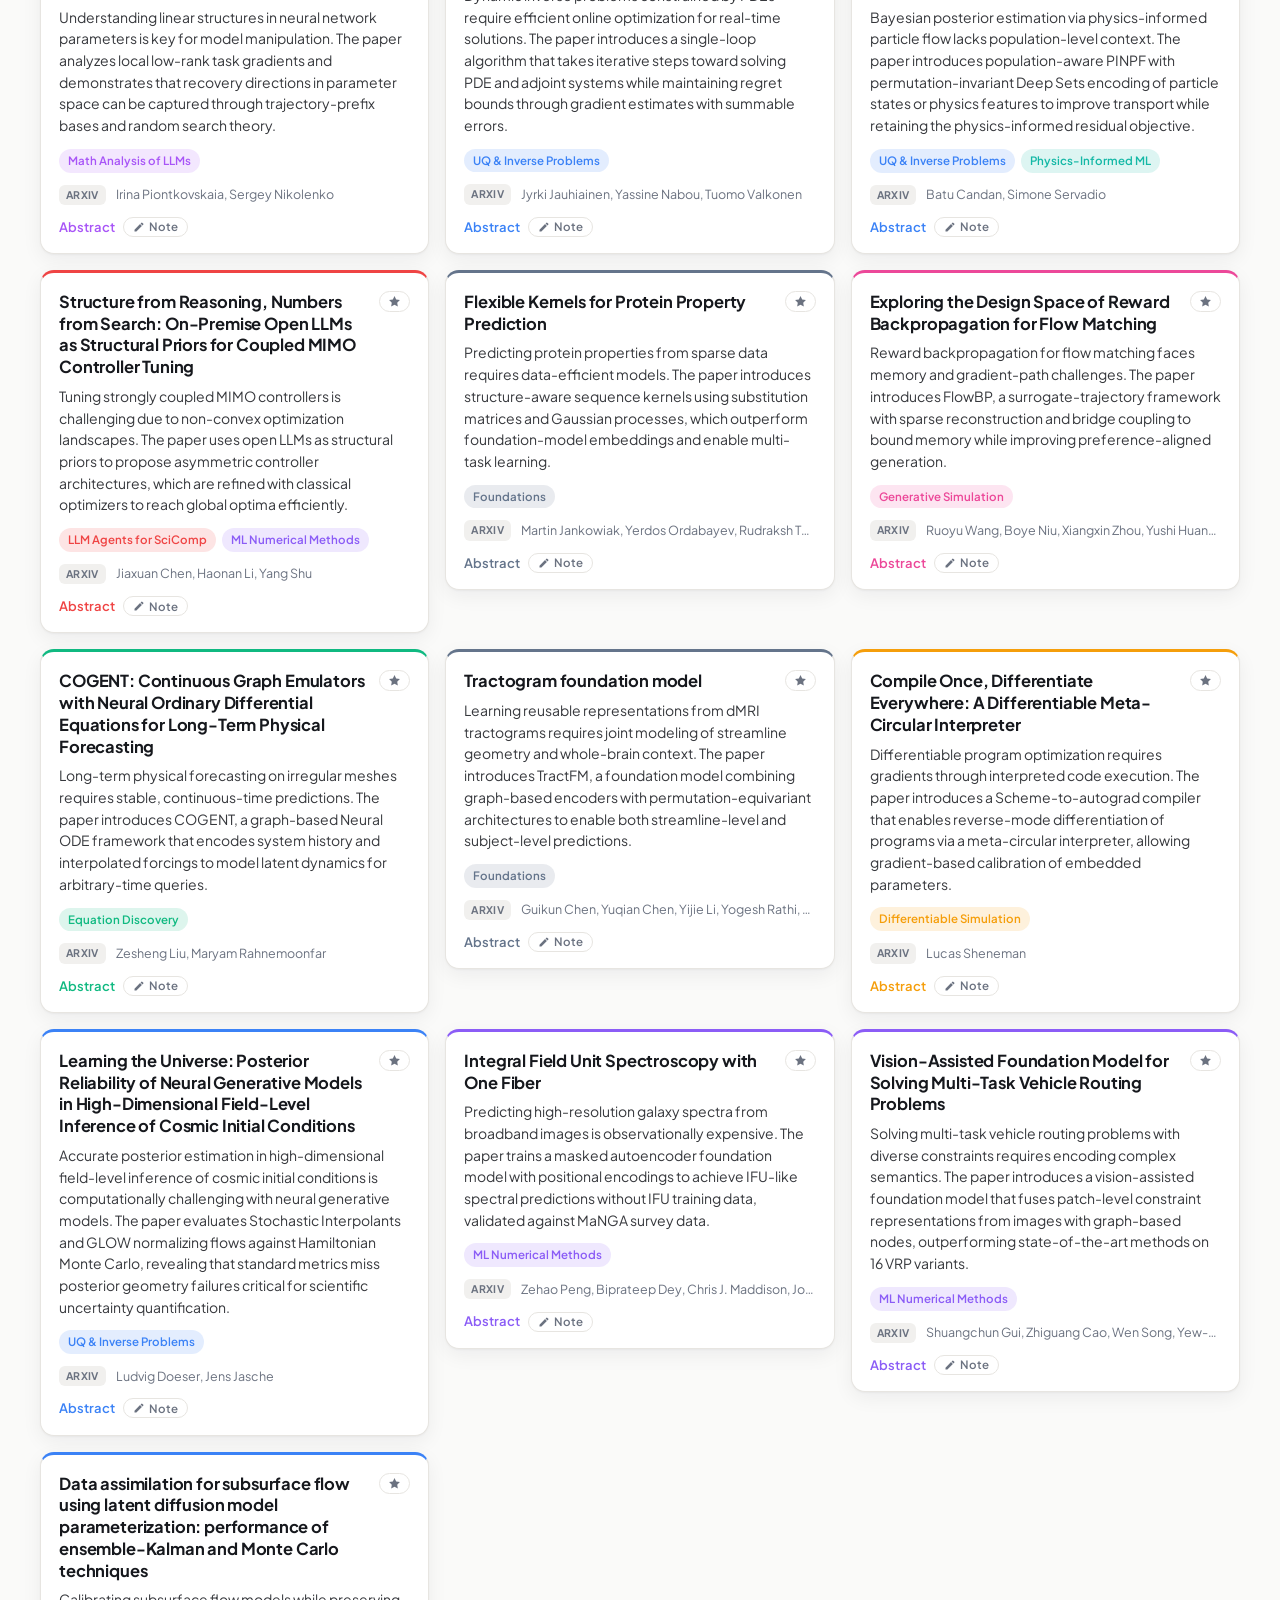
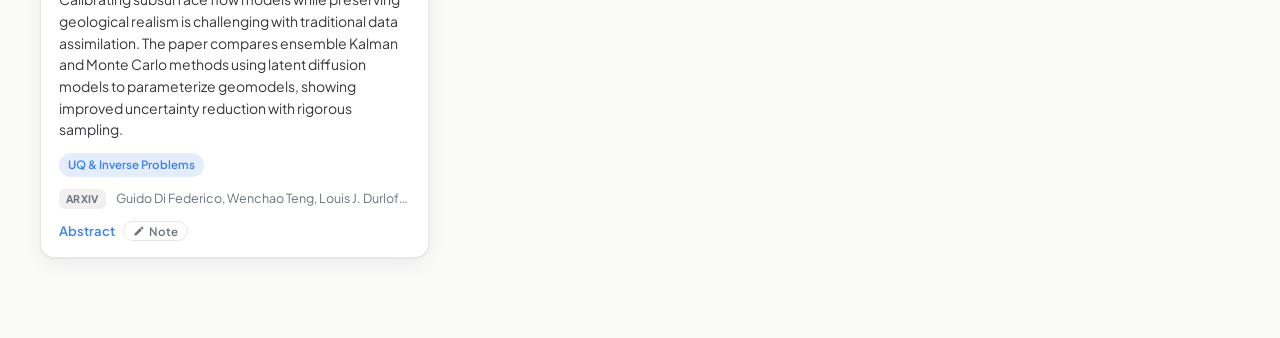
==== commit a4301a70: "feat: per-paper notes with a dedicated Notes tab - Pencil button on every card opens an inline texta" ====
--- a/docs/index.html
+++ b/docs/index.html
@@ -17,6 +17,7 @@
     <button class="tab active" data-view="daily">Daily</button>
     <button class="tab" data-view="search">Search</button>
     <button class="tab" data-view="starred">Starred</button>
+    <button class="tab" data-view="notes">Notes</button>
   </nav>
 </header>
 
@@ -47,7 +48,16 @@
       <span class="count" id="starred-count"></span>
     </div>
     <div id="starred-groups"></div>
-    <p class="empty" id="starred-empty" hidden>No starred papers yet. Click ☆ on any paper to save it here.</p>
+    <p class="empty" id="starred-empty" hidden>No starred papers yet. Click the star on any paper to save it here.</p>
+  </section>
+
+  <section id="notes-view" hidden>
+    <div class="dayhead">
+      <h1>Notes</h1>
+      <span class="count" id="notes-count"></span>
+    </div>
+    <div id="notes-groups"></div>
+    <p class="empty" id="notes-empty" hidden>No notes yet. Click the pencil icon on any paper to add a note.</p>
   </section>
 </main>
 
--- a/docs/static/style.css
+++ b/docs/static/style.css
@@ -40,8 +40,10 @@
 .dayhead h1{font-size:clamp(22px,3vw,30px);font-weight:700;letter-spacing:-.02em;margin:0}
 .count{color:var(--muted);font-size:14px;font-weight:500}
 
+/* ── grid ── */
 .grid{display:grid;grid-template-columns:repeat(auto-fill,minmax(330px,1fr));gap:16px;align-items:start}
 
+/* ── card ── */
 .card{display:flex;flex-direction:column;background:var(--surface);
   border:1px solid var(--line);border-top:3px solid var(--accent);
   border-radius:var(--radius);padding:18px 18px 16px;box-shadow:var(--shadow);
@@ -50,10 +52,6 @@
 .card-top{display:flex;align-items:flex-start;gap:8px;margin-bottom:8px}
 .card-top h2{flex:1;font-size:16.5px;font-weight:700;line-height:1.32;letter-spacing:-.01em;margin:0}
 .card-top h2 a:hover{color:var(--accent)}
-.star-btn{flex:0 0 auto;border:0;background:none;font-size:20px;line-height:1;cursor:pointer;
-  padding:0 2px;color:var(--muted);transition:color .15s,transform .15s}
-.star-btn:hover{color:#f59e0b;transform:scale(1.2)}
-.star-btn.starred{color:#f59e0b}
 .summary{margin:0 0 12px;font-size:14px;color:var(--ink);opacity:.86}
 .tags{display:flex;flex-wrap:wrap;gap:6px;margin-bottom:12px}
 .tag{font-size:11.5px;font-weight:600;padding:3px 9px;border-radius:999px;
@@ -64,11 +62,55 @@
   padding:2px 7px;border-radius:6px;background:var(--chip);color:var(--muted)}
 .card-date{font-weight:600}
 .authors{flex:1;min-width:0;overflow:hidden;text-overflow:ellipsis;white-space:nowrap}
-.abstract-toggle{align-self:flex-start;margin-top:12px;border:0;background:none;color:var(--accent);
+
+/* ── card actions row (abstract + notes) ── */
+.card-actions{display:flex;align-items:center;gap:8px;margin-top:12px}
+.abstract-toggle{border:0;background:none;color:var(--accent);
   font:inherit;font-size:13px;font-weight:600;cursor:pointer;padding:0}
-.abstract{margin:12px 0 0;padding-top:12px;border-top:1px solid var(--line);
+.abstract{margin:10px 0 0;padding-top:10px;border-top:1px solid var(--line);
   color:var(--muted);font-size:13.5px;line-height:1.6}
 
+/* ── star button ── */
+.star-btn{flex:0 0 auto;display:inline-flex;align-items:center;gap:4px;
+  border:1px solid var(--line);background:var(--surface);color:var(--muted);
+  font:inherit;font-size:12px;font-weight:700;line-height:1;
+  padding:3px 8px;border-radius:999px;cursor:pointer;
+  transition:color .15s,background .15s,border-color .15s}
+.star-btn:hover{color:#f59e0b;border-color:#f59e0b}
+.star-btn.starred{color:#fff;background:#f59e0b;border-color:#f59e0b}
+
+/* ── notes button ── */
+.notes-btn{display:inline-flex;align-items:center;gap:4px;
+  border:1px solid var(--line);background:var(--surface);color:var(--muted);
+  font:inherit;font-size:12px;font-weight:600;line-height:1;
+  padding:3px 9px;border-radius:999px;cursor:pointer;
+  transition:color .15s,background .15s,border-color .15s}
+.notes-btn:hover{color:var(--accent);border-color:color-mix(in srgb,var(--accent) 50%,var(--line))}
+.notes-btn.has-note{color:var(--accent);
+  border-color:color-mix(in srgb,var(--accent) 45%,var(--line));
+  background:color-mix(in srgb,var(--accent) 8%,var(--surface))}
+.notes-btn span{font-size:11.5px}
+
+/* ── notes panel (inline on card) ── */
+.notes-panel{margin-top:12px;padding-top:12px;border-top:1px solid var(--line)}
+.notes-input{width:100%;padding:8px 10px;border:1px solid var(--line);border-radius:8px;
+  background:var(--bg);color:var(--ink);font:inherit;font-size:13px;
+  line-height:1.55;resize:vertical;outline:none;
+  transition:border-color .15s,box-shadow .15s}
+.notes-input:focus{border-color:color-mix(in srgb,var(--accent) 50%,var(--line));
+  box-shadow:0 0 0 3px color-mix(in srgb,var(--accent) 12%,transparent)}
+.notes-actions{display:flex;gap:8px;justify-content:flex-end;margin-top:8px}
+.notes-save{border:0;background:var(--accent);color:#fff;
+  font:inherit;font-size:12px;font-weight:600;
+  padding:5px 16px;border-radius:999px;cursor:pointer;transition:opacity .15s}
+.notes-save:hover{opacity:.85}
+.notes-discard{border:1px solid var(--line);background:none;color:var(--muted);
+  font:inherit;font-size:12px;font-weight:600;
+  padding:5px 14px;border-radius:999px;cursor:pointer;
+  transition:color .15s,border-color .15s}
+.notes-discard:hover{color:var(--ink);border-color:var(--muted)}
+
+/* ── search ── */
 .searchbar{margin:6px 0 14px}
 #search-input{width:100%;padding:13px 16px;border:1px solid var(--line);border-radius:12px;
   background:var(--surface);color:var(--ink);font:inherit;font-size:15px;outline:none;
@@ -82,15 +124,32 @@
 .pill:hover{color:var(--ink);border-color:color-mix(in srgb,var(--c,var(--accent)) 50%,var(--line))}
 .pill.active{color:#fff;background:var(--c,var(--accent));border-color:var(--c,var(--accent))}
 
-.starred-group{margin-bottom:44px}
-.starred-group-header{display:flex;align-items:center;gap:10px;margin:0 0 16px;
+/* ── shared section groups (Starred + Notes tabs) ── */
+.section-group{margin-bottom:44px}
+.section-group-header{display:flex;align-items:center;gap:10px;margin:0 0 16px;
   padding-bottom:12px;border-bottom:2px solid var(--line)}
-.starred-group-dot{width:11px;height:11px;border-radius:50%;flex:0 0 auto}
-.starred-group-title{font-size:clamp(18px,2.5vw,22px);font-weight:700;letter-spacing:-.02em;margin:0}
+.section-group-dot{width:11px;height:11px;border-radius:50%;flex:0 0 auto}
+.section-group-title{font-size:clamp(18px,2.5vw,22px);font-weight:700;letter-spacing:-.02em;margin:0}
+
+/* ── notes tab ── */
+.notes-list{display:flex;flex-direction:column;gap:10px}
+.note-entry{background:var(--surface);border:1px solid var(--line);
+  border-radius:var(--radius);padding:16px 18px}
+.note-entry-header{display:flex;align-items:flex-start;gap:12px;margin-bottom:4px}
+.note-entry-title{flex:1;font-size:15px;font-weight:700;line-height:1.4;letter-spacing:-.01em}
+.note-entry-title:hover{color:var(--accent)}
+.note-entry-date{flex:0 0 auto;font-size:12px;font-weight:600;color:var(--muted);padding-top:2px}
+.note-text{margin:10px 0 0;font-size:13.5px;line-height:1.65;color:var(--ink);white-space:pre-wrap}
+.note-entry-edit{margin-top:10px}
+.note-edit-btn{margin-top:10px;border:0;background:none;color:var(--accent);
+  font:inherit;font-size:12.5px;font-weight:600;cursor:pointer;padding:0;
+  opacity:.75;transition:opacity .15s}
+.note-edit-btn:hover{opacity:1}
 
 .empty{color:var(--muted);text-align:center;padding:60px 0;font-size:15px}
 
 @media (max-width:520px){
   .grid{grid-template-columns:1fr}
   .topbar{gap:12px}
+  .tab{padding:7px 13px}
 }
